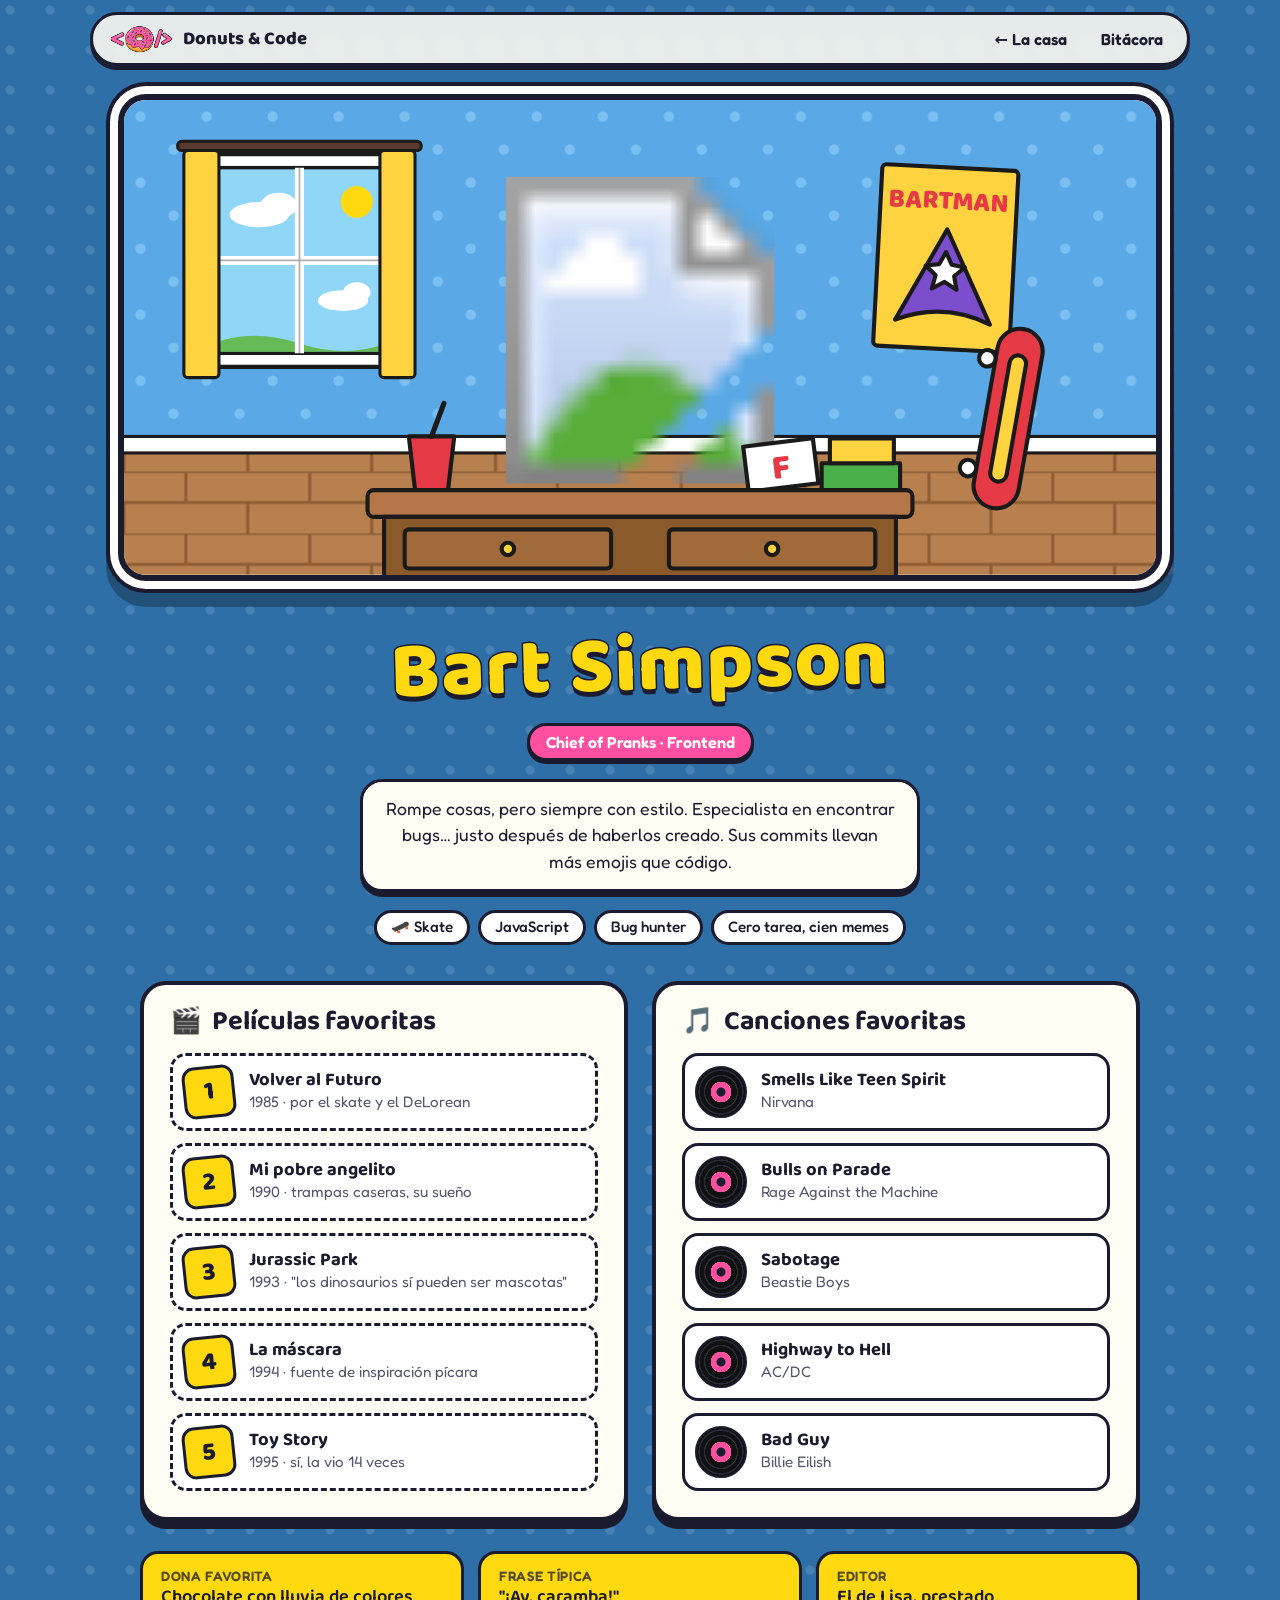
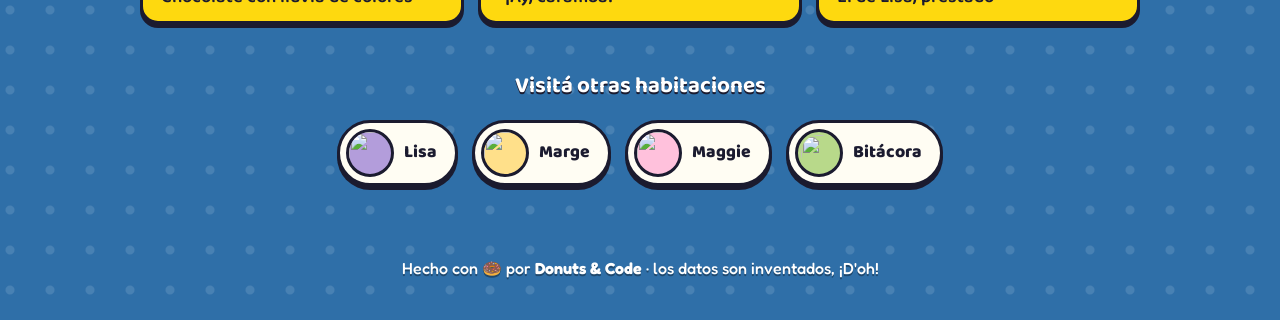
==== bart.html @ 2dd9fdf6 "Update character assets and page links Replaced the old SVG family portraits with PNG assets stored " ====
<!doctype html>
<html lang="es">
<head>
  <meta charset="utf-8">
  <meta name="viewport" content="width=device-width, initial-scale=1">
  <title>Bart · Donuts &amp; Code</title>
  <meta name="description" content="La habitación de Bart: sus películas y canciones favoritas.">
  <link rel="icon" href="assets/logo.png">
  <link rel="preconnect" href="https://fonts.googleapis.com">
  <link rel="preconnect" href="https://fonts.gstatic.com" crossorigin>
  <link href="https://fonts.googleapis.com/css2?family=Baloo+2:wght@500;600;800&family=Fredoka:wght@400;500;600&display=swap" rel="stylesheet">
  <link rel="stylesheet" href="css/base.css">
  <link rel="stylesheet" href="css/room.css">
</head>
<body class="room bart">

  <header class="topbar">
    <a class="brand" href="index.html"><img src="assets/logo.png" alt=""><span>Donuts &amp; Code</span></a>
    <nav aria-label="Principal">
      <a href="index.html#casa">← La casa</a>
      <a href="bitacora.html">Bitácora</a>
    </nav>
  </header>

  <main class="room-main">

    <div class="stage-frame">
      <svg class="stage" viewBox="0 0 1000 460" preserveAspectRatio="xMidYMid slice" role="img" aria-label="La habitación de Bart, con su escritorio, un skate y un póster de Bartman">
        <defs>
          <pattern id="wall" width="64" height="64" patternUnits="userSpaceOnUse">
            <rect width="64" height="64" fill="#5aa9e6"/>
            <circle cx="16" cy="16" r="5" fill="#7cc0f2"/><circle cx="48" cy="48" r="5" fill="#7cc0f2"/>
          </pattern>
          <pattern id="floor" width="120" height="60" patternUnits="userSpaceOnUse">
            <rect width="120" height="60" fill="#b8804f"/>
            <path d="M0 0H120M0 30H120M60 0V30M0 30V60M120 30V60" stroke="#8f5c34" stroke-width="3" fill="none"/>
          </pattern>
        </defs>

        <!-- pared y piso -->
        <rect width="1000" height="340" fill="url(#wall)"/>
        <rect y="340" width="1000" height="120" fill="url(#floor)"/>
        <rect x="-4" y="326" width="1008" height="16" fill="#fff" stroke="#1a1a1a" stroke-width="3"/>

        <!-- ventana con cortinas -->
        <image href="assets/room-window.svg" x="70" y="50" width="200" height="211"/>
        <rect x="52" y="40" width="236" height="9" rx="4" fill="#5a3a2e" stroke="#1a1a1a" stroke-width="3"/>
        <rect x="58" y="49" width="34" height="220" rx="4" fill="#ffd23f" stroke="#1a1a1a" stroke-width="3"/>
        <rect x="248" y="49" width="34" height="220" rx="4" fill="#ffd23f" stroke="#1a1a1a" stroke-width="3"/>

        <!-- poster de Bartman -->
        <g transform="translate(735 62) rotate(3)" stroke="#1a1a1a" stroke-width="4" stroke-linejoin="round">
          <rect width="132" height="176" rx="4" fill="#ffd23f"/>
          <path d="M20 150 L66 60 L112 150 Q66 130 20 150Z" fill="#7c4dcc"/>
          <text x="66" y="40" text-anchor="middle" font-size="26" font-weight="800" fill="#e63946" stroke="none">BARTMAN</text>
          <path d="M66 82 l6 12 13 2 -10 9 3 13 -12 -7 -12 7 3 -13 -10 -9 13 -2z" fill="#fff"/>
        </g>

        <!-- skate apoyado -->
        <g transform="translate(872 222) rotate(10)" stroke="#1a1a1a" stroke-width="4">
          <rect x="-22" y="0" width="44" height="176" rx="22" fill="#e63946"/>
          <rect x="-8" y="26" width="16" height="124" rx="8" fill="#ffd23f"/>
          <circle cx="-30" cy="34" r="8" fill="#fff"/><circle cx="-30" cy="142" r="8" fill="#fff"/>
        </g>

        <!-- Bart -->
        <image class="char" href="assets/bart.svg" x="370" y="54" width="260" height="338"/>

        <!-- escritorio -->
        <g stroke="#1a1a1a" stroke-width="4" stroke-linejoin="round">
          <!-- vaso Squishee -->
          <path d="M276 326 h44 l-6 52 h-32 z" fill="#e63946"/>
          <path d="M298 326 l12 -32" stroke-width="5" fill="none" stroke-linecap="round"/>
          <!-- libros -->
          <rect x="676" y="352" width="76" height="26" fill="#4bb04a"/>
          <rect x="684" y="328" width="62" height="24" fill="#ffd23f"/>
          <!-- boletin con F -->
          <g transform="translate(600 336) rotate(-7)">
            <rect width="68" height="44" fill="#fff"/>
            <text x="34" y="35" text-anchor="middle" font-size="34" font-weight="800" fill="#e63946" stroke="none">F</text>
          </g>
          <rect x="236" y="378" width="528" height="26" rx="6" fill="#b5764a"/>
          <rect x="252" y="404" width="496" height="60" fill="#8b5a2b"/>
          <rect x="272" y="416" width="200" height="38" rx="4" fill="#a06a3a"/>
          <rect x="528" y="416" width="200" height="38" rx="4" fill="#a06a3a"/>
          <circle cx="372" cy="435" r="6" fill="#ffd23f"/><circle cx="628" cy="435" r="6" fill="#ffd23f"/>
        </g>
      </svg>
    </div>

    <section class="profile" aria-labelledby="nombre">
      <div class="who">
        <h1 id="nombre" class="simpsons-title">Bart Simpson</h1>
        <p class="role">Chief of Pranks · Frontend</p>
        <p class="bio">Rompe cosas, pero siempre con estilo. Especialista en encontrar bugs… justo después de haberlos creado. Sus commits llevan más emojis que código.</p>
        <ul class="chips" aria-label="Etiquetas">
          <li>🛹 Skate</li><li>JavaScript</li><li>Bug hunter</li><li>Cero tarea, cien memes</li>
        </ul>
      </div>

      <div class="lists">
        <article class="panel movies" aria-labelledby="peli-t">
          <h2 id="peli-t"><span aria-hidden="true">🎬</span> Películas favoritas</h2>
          <ol>
            <li><div><strong>Volver al Futuro</strong><small>1985 · por el skate y el DeLorean</small></div></li>
            <li><div><strong>Mi pobre angelito</strong><small>1990 · trampas caseras, su sueño</small></div></li>
            <li><div><strong>Jurassic Park</strong><small>1993 · "los dinosaurios sí pueden ser mascotas"</small></div></li>
            <li><div><strong>La máscara</strong><small>1994 · fuente de inspiración pícara</small></div></li>
            <li><div><strong>Toy Story</strong><small>1995 · sí, la vio 14 veces</small></div></li>
          </ol>
        </article>

        <article class="panel songs" aria-labelledby="song-t">
          <h2 id="song-t"><span aria-hidden="true">🎵</span> Canciones favoritas</h2>
          <ol>
            <li><div><strong>Smells Like Teen Spirit</strong><small>Nirvana</small></div></li>
            <li><div><strong>Bulls on Parade</strong><small>Rage Against the Machine</small></div></li>
            <li><div><strong>Sabotage</strong><small>Beastie Boys</small></div></li>
            <li><div><strong>Highway to Hell</strong><small>AC/DC</small></div></li>
            <li><div><strong>Bad Guy</strong><small>Billie Eilish</small></div></li>
          </ol>
        </article>
      </div>

      <dl class="facts">
        <div><dt>Dona favorita</dt><dd>Chocolate con lluvia de colores</dd></div>
        <div><dt>Frase típica</dt><dd>"¡Ay, caramba!"</dd></div>
        <div><dt>Editor</dt><dd>El de Lisa, prestado</dd></div>
      </dl>
    </section>

    <nav class="visit" aria-label="Otras habitaciones">
      <h2>Visitá otras habitaciones</h2>
      <ul>
        <li><a href="lisa.html"><img class="avatar lisa" src="../Frontend-Grupo-16/assets/img/lisa.png" alt="">Lisa</a></li>
        <li><a href="marge.html"><img class="avatar marge" src="../Frontend-Grupo-16/assets/img/marge.png" alt="">Marge</a></li>
        <li><a href="maggie.html"><img class="avatar maggie" src="../Frontend-Grupo-16/assets/img/maggie.png" alt="">Maggie</a></li>
        <li><a href="bitacora.html"><img class="avatar plant-icon" src="../Frontend-Grupo-16/assets/img/tower.svg" alt="">Bitácora</a></li>
      </ul>

    </nav>
  </main>

  <footer class="room-foot"><p>Hecho con 🍩 por <strong>Donuts &amp; Code</strong> · los datos son inventados, ¡D'oh!</p></footer>
</body>
</html>
---- css/base.css ----
/* ===== Donuts & Code · base compartida ===== */
@view-transition { navigation: auto; }

:root {
  --yellow: #fed90f;
  --pink: #ff4fa0;
  --pink-dark: #d92f7f;
  --sky: #70d1f4;
  --ink: #1b1b2f;
  --paper: #fffdf3;
  --brown: #7a4a2a;
  --font-title: "Baloo 2", "Comic Sans MS", "Trebuchet MS", system-ui, sans-serif;
  --font-body: "Fredoka", "Trebuchet MS", system-ui, sans-serif;
}

*, *::before, *::after { box-sizing: border-box; }

html { scroll-behavior: smooth; }

body {
  margin: 0;
  font-family: var(--font-body);
  color: var(--ink);
  background: var(--sky);
  line-height: 1.5;
  -webkit-font-smoothing: antialiased;
}

img { max-width: 100%; display: block; }
a { color: inherit; }

:focus-visible {
  outline: 4px solid var(--pink);
  outline-offset: 3px;
  border-radius: 6px;
}

/* ---------- barra superior ---------- */
.topbar {
  position: fixed;
  inset: 12px 12px auto 12px;
  z-index: 50;
  display: flex;
  align-items: center;
  justify-content: space-between;
  gap: 12px;
  max-width: 1100px;
  margin: 0 auto;
  padding: 6px 10px 6px 14px;
  background: rgba(255, 253, 243, .88);
  backdrop-filter: blur(8px);
  border: 3px solid var(--ink);
  border-radius: 999px;
  box-shadow: 0 4px 0 var(--ink);
}

.brand {
  display: flex;
  align-items: center;
  gap: 8px;
  text-decoration: none;
  font-family: var(--font-title);
  font-weight: 800;
  font-size: 1.15rem;
  line-height: 1;
}
.brand img { height: 34px; width: auto; }

.topbar nav { display: flex; gap: 6px; }
.topbar nav a {
  text-decoration: none;
  font-weight: 600;
  padding: 6px 14px;
  border-radius: 999px;
  transition: background .2s, transform .2s;
}
.topbar nav a:hover { background: var(--yellow); transform: translateY(-1px); }
.topbar nav a[aria-current="page"] { background: var(--pink); color: #fff; }

@media (max-width: 520px) {
  .brand span { display: none; }
  .topbar nav a { padding: 6px 10px; font-size: .95rem; }
}

/* ---------- texto tipo Los Simpsons ---------- */
.simpsons-title {
  font-family: var(--font-title);
  font-weight: 800;
  color: var(--yellow);
  -webkit-text-stroke: 3px var(--ink);
  paint-order: stroke fill;
  text-shadow: 0 5px 0 var(--ink);
  letter-spacing: .01em;
  line-height: 1;
}

.pill {
  display: inline-block;
  padding: 4px 14px;
  border: 3px solid var(--ink);
  border-radius: 999px;
  background: var(--yellow);
  font-weight: 600;
  box-shadow: 0 3px 0 var(--ink);
}

/* transicion entre paginas (ventana -> habitacion) */
::view-transition-group(*) {
  animation-duration: .7s;
  animation-timing-function: cubic-bezier(.65, 0, .25, 1);
}
::view-transition-old(root), ::view-transition-new(root) { animation-duration: .45s; }

@media (prefers-reduced-motion: reduce) {
  html { scroll-behavior: auto; }
  *, *::before, *::after {
    animation-duration: .001s !important;
    animation-iteration-count: 1 !important;
    transition-duration: .001s !important;
  }
  @view-transition { navigation: none; }
}
---- css/room.css ----
/* ===== Habitaciones / perfiles ===== */

.room {
  --wall: #5aa9e6;
  --wall-dark: #2f6fa8;
  background:
    radial-gradient(circle at 25% 25%, rgba(255, 255, 255, .12) 4px, transparent 5px) 0 0 / 40px 40px,
    var(--wall-dark);
  min-height: 100svh;
}
.room.bart   { --wall: #5aa9e6; --wall-dark: #2f6fa8; }
.room.lisa   { --wall: #b39ddb; --wall-dark: #6a4fa3; }
.room.marge  { --wall: #ffe08a; --wall-dark: #c9902a; }
.room.maggie { --wall: #ffc1dc; --wall-dark: #d76aa0; }

.room-main { max-width: 1100px; margin: 0 auto; padding: 84px 16px 40px; }

/* ---------- el cuarto ---------- */
.stage-frame {
  overflow: hidden;
  border: 6px solid var(--ink);
  border-radius: 28px;
  background: #fff;
  box-shadow: 0 0 0 8px #fff, 0 0 0 12px var(--ink), 0 14px 0 12px rgba(0, 0, 0, .28);
  margin: 10px 12px 0;
}
.bart   .stage-frame { view-transition-name: room-bart; }
.lisa   .stage-frame { view-transition-name: room-lisa; }
.marge  .stage-frame { view-transition-name: room-marge; }
.maggie .stage-frame { view-transition-name: room-maggie; }

.stage {
  display: block;
  width: 100%;
  height: auto;
  aspect-ratio: 1000 / 460;
  font-family: var(--font-title);
}
@media (max-width: 640px) {
  .stage { aspect-ratio: 4 / 3.6; }
}

.stage .char {
  transform-box: fill-box;
  transform-origin: 50% 100%;
  animation: idle 3.6s ease-in-out infinite;
}
@keyframes idle { 50% { transform: translateY(-6px) rotate(-.8deg); } }

.stage .swing {
  transform-box: fill-box;
  transform-origin: 50% 0;
  animation: swing 4s ease-in-out infinite alternate;
}
@keyframes swing { from { transform: rotate(-4deg); } to { transform: rotate(4deg); } }

/* sin View Transitions: entramos con un zoom */
@supports not (view-transition-name: none) {
  .stage-frame { animation: zoom-in .6s cubic-bezier(.2, .8, .2, 1) both; }
}
@keyframes zoom-in { from { transform: scale(.7); opacity: 0; } }

/* ---------- perfil ---------- */
.profile { max-width: 1000px; margin: 46px auto 0; }

.who { text-align: center; }
.who h1 {
  margin: 0;
  font-size: clamp(2.6rem, 9vw, 5rem);
  transform: rotate(-1.5deg);
}
.who .role {
  display: inline-block;
  margin: 16px 0 0;
  padding: 4px 16px;
  background: var(--pink);
  color: #fff;
  font-weight: 600;
  border: 3px solid var(--ink);
  border-radius: 999px;
  box-shadow: 0 3px 0 var(--ink);
}
.who .bio {
  max-width: 56ch;
  margin: 18px auto 0;
  padding: 14px 22px;
  background: var(--paper);
  border: 3px solid var(--ink);
  border-radius: 22px;
  box-shadow: 0 5px 0 var(--ink);
  font-size: 1.1rem;
}

.chips {
  display: flex;
  flex-wrap: wrap;
  justify-content: center;
  gap: 8px;
  margin: 18px 0 0;
  padding: 0;
  list-style: none;
}
.chips li {
  padding: 3px 14px;
  background: #fff;
  border: 3px solid var(--ink);
  border-radius: 999px;
  font-weight: 500;
  font-size: .95rem;
}

/* ---------- listas ---------- */
.lists {
  display: grid;
  grid-template-columns: 1fr 1fr;
  gap: 24px;
  margin-top: 36px;
}
@media (max-width: 760px) { .lists { grid-template-columns: 1fr; } }

.panel {
  padding: 22px clamp(16px, 3vw, 26px) 26px;
  background: var(--paper);
  border: 4px solid var(--ink);
  border-radius: 26px;
  box-shadow: 0 8px 0 var(--ink);
}
.panel h2 {
  display: flex;
  align-items: center;
  gap: 10px;
  margin: 0 0 16px;
  font-family: var(--font-title);
  font-size: 1.7rem;
  line-height: 1.1;
}
.panel h2 span { font-size: 1.6rem; }

.panel ol {
  list-style: none;
  margin: 0;
  padding: 0;
  display: grid;
  gap: 12px;
  counter-reset: n;
}
.panel li {
  counter-increment: n;
  display: grid;
  grid-template-columns: 52px 1fr;
  align-items: center;
  gap: 14px;
  padding: 10px 14px 10px 10px;
  background: #fff;
  border-radius: 16px;
  transition: transform .2s;
}
.panel li:hover { transform: translateX(6px) rotate(-.6deg); }
.panel li strong { display: block; font-family: var(--font-title); font-size: 1.15rem; line-height: 1.2; }
.panel li small { display: block; color: #55556e; font-size: .95rem; }

/* peliculas: entradas de cine */
.movies li { border: 3px dashed var(--ink); }
.movies li::before {
  content: counter(n);
  display: grid;
  place-items: center;
  width: 52px;
  height: 52px;
  background: var(--yellow);
  border: 3px solid var(--ink);
  border-radius: 12px;
  font-family: var(--font-title);
  font-weight: 800;
  font-size: 1.6rem;
  transform: rotate(-6deg);
}

/* canciones: discos de vinilo */
.songs li { border: 3px solid var(--ink); }
.songs li::before {
  content: "";
  width: 52px;
  height: 52px;
  border-radius: 50%;
  background:
    radial-gradient(circle, var(--ink) 0 4px, transparent 5px),
    radial-gradient(circle, var(--pink) 0 30%, #111 31% 46%, #2b2b3d 47% 50%, #111 51% 62%, #2b2b3d 63% 66%, #111 67% 100%);
  border: 2px solid var(--ink);
}
.songs li:hover::before { animation: spin 1.2s linear infinite; }
@keyframes spin { to { transform: rotate(360deg); } }

/* ---------- datos rapidos ---------- */
.facts {
  display: grid;
  grid-template-columns: repeat(auto-fit, minmax(210px, 1fr));
  gap: 14px;
  margin: 30px 0 0;
}
.facts div {
  padding: 12px 18px;
  background: var(--yellow);
  border: 3px solid var(--ink);
  border-radius: 18px;
  box-shadow: 0 4px 0 var(--ink);
}
.facts dt { font-size: .85rem; font-weight: 600; text-transform: uppercase; letter-spacing: .05em; opacity: .75; }
.facts dd { margin: 0; font-family: var(--font-title); font-weight: 600; font-size: 1.15rem; line-height: 1.25; }

/* ---------- visitar otras habitaciones ---------- */
.visit { margin-top: 46px; text-align: center; }
.visit h2 {
  margin: 0 0 16px;
  font-family: var(--font-title);
  font-size: 1.4rem;
  color: #fff;
  text-shadow: 0 2px 0 var(--ink);
}
.visit ul {
  display: flex;
  flex-wrap: wrap;
  justify-content: center;
  gap: 14px;
  margin: 0;
  padding: 0;
  list-style: none;
}
.visit a {
  display: flex;
  align-items: center;
  gap: 10px;
  padding: 6px 18px 6px 6px;
  background: var(--paper);
  border: 3px solid var(--ink);
  border-radius: 999px;
  box-shadow: 0 4px 0 var(--ink);
  text-decoration: none;
  font-family: var(--font-title);
  font-weight: 800;
  font-size: 1.1rem;
  transition: transform .2s, background .2s;
}
.visit a:hover { transform: translateY(-3px); background: var(--yellow); }
.visit .avatar {
  width: 48px;
  height: 48px;
  border-radius: 50%;
  border: 3px solid var(--ink);
  object-fit: cover;
  object-position: 50% 30%;
  background: var(--wall-light, #bfe6fb);
}
.visit .avatar.plant-icon { object-fit: contain; object-position: center; padding: 3px; background: #b8d98a; }
.visit .avatar.bart   { background: #5aa9e6; }
.visit .avatar.lisa   { background: #b39ddb; }
.visit .avatar.marge  { background: #ffe08a; }
.visit .avatar.maggie { background: #ffc1dc; }

.room-foot { text-align: center; color: #fff; padding: 30px 16px 40px; font-weight: 500; text-shadow: 0 2px 0 rgba(0,0,0,.35); }
.room-foot p { margin: 0; }
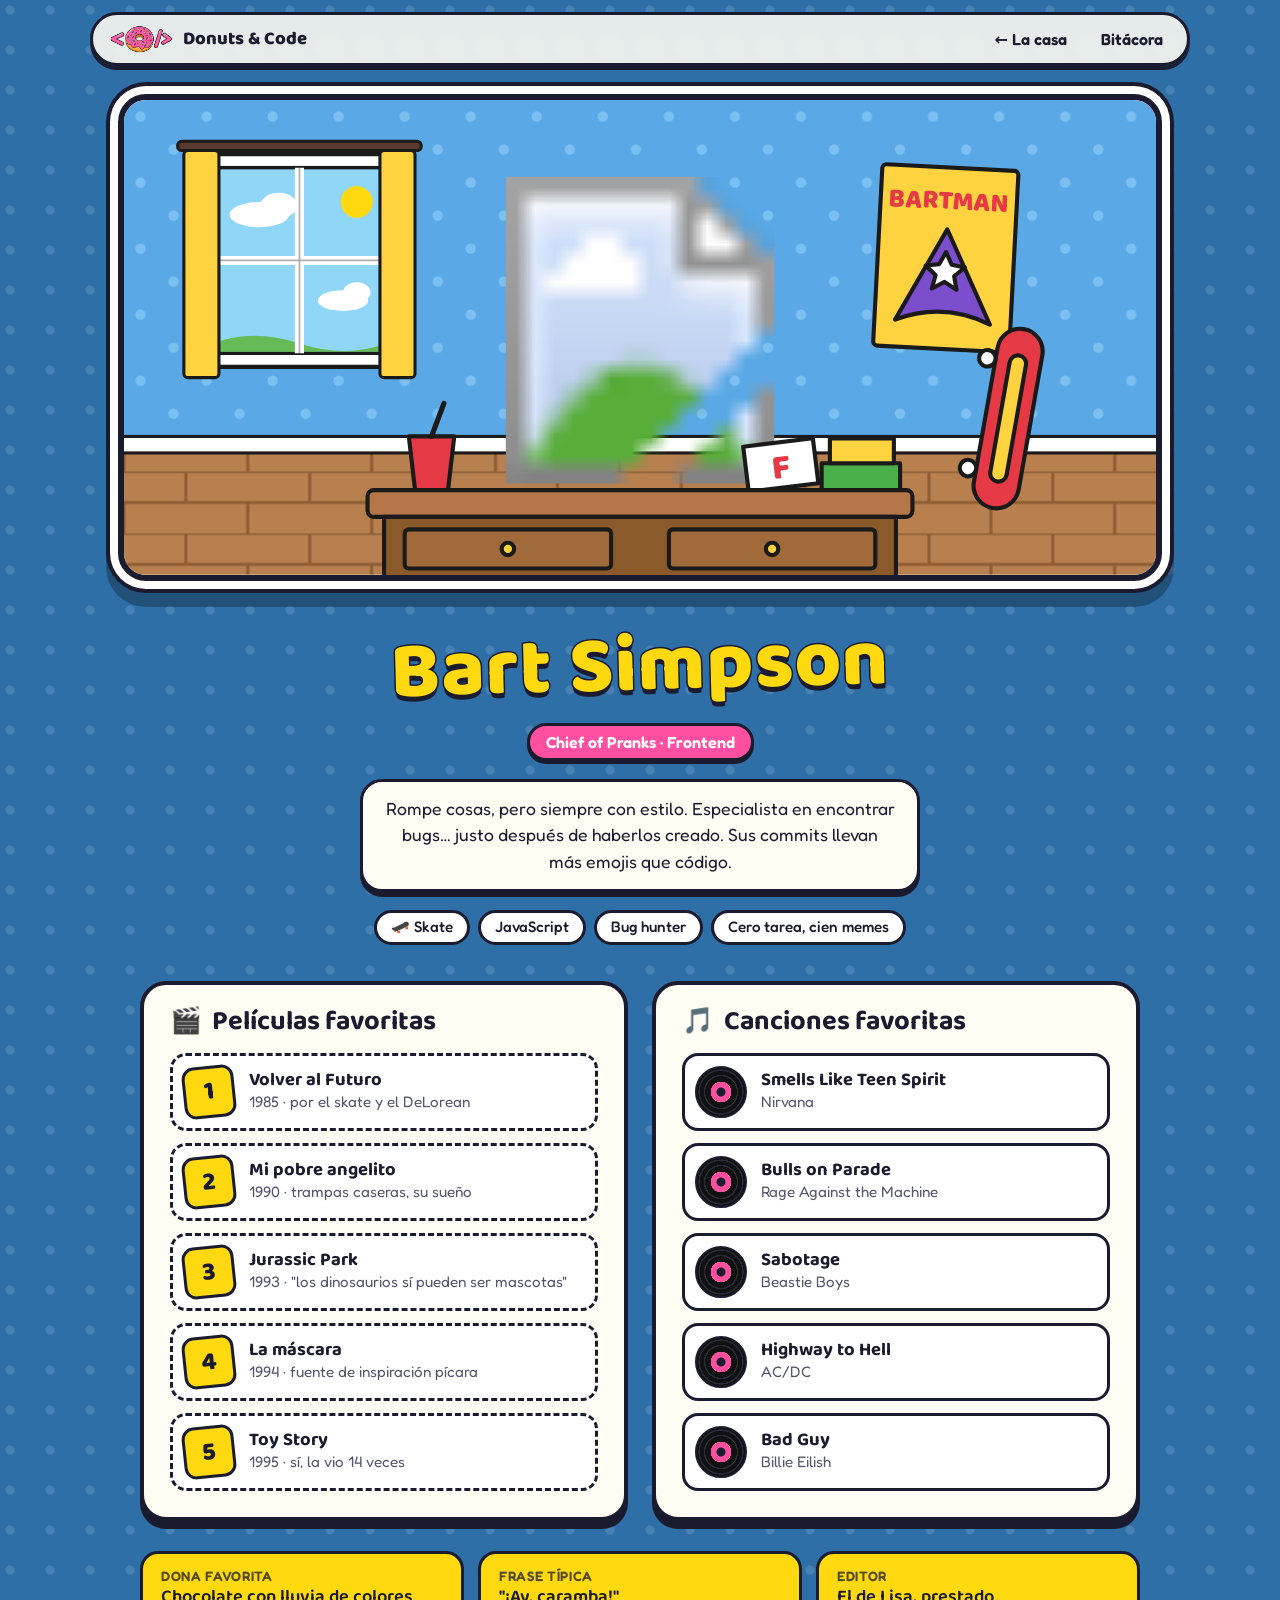
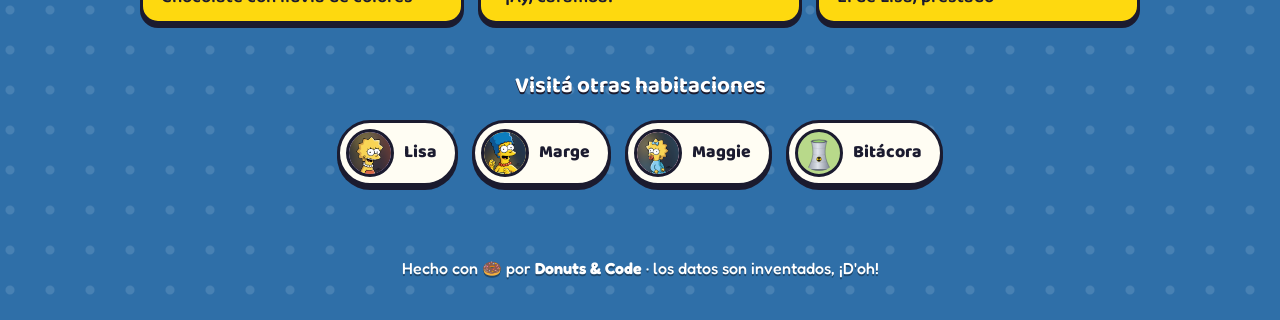
==== commit cfaaf34d: "Fix image paths in HTML pages Update image src attributes to use local relative paths (assets/img/.." ====
--- a/bart.html
+++ b/bart.html
@@ -132,10 +132,10 @@
     <nav class="visit" aria-label="Otras habitaciones">
       <h2>Visitá otras habitaciones</h2>
       <ul>
-        <li><a href="lisa.html"><img class="avatar lisa" src="../Frontend-Grupo-16/assets/img/lisa.png" alt="">Lisa</a></li>
-        <li><a href="marge.html"><img class="avatar marge" src="../Frontend-Grupo-16/assets/img/marge.png" alt="">Marge</a></li>
-        <li><a href="maggie.html"><img class="avatar maggie" src="../Frontend-Grupo-16/assets/img/maggie.png" alt="">Maggie</a></li>
-        <li><a href="bitacora.html"><img class="avatar plant-icon" src="../Frontend-Grupo-16/assets/img/tower.svg" alt="">Bitácora</a></li>
+        <li><a href="lisa.html"><img class="avatar lisa" src="assets/img/lisa.png" alt="">Lisa</a></li>
+        <li><a href="marge.html"><img class="avatar marge" src="assets/img/marge.png" alt="">Marge</a></li>
+        <li><a href="maggie.html"><img class="avatar maggie" src="assets/img/maggie.png" alt="">Maggie</a></li>
+        <li><a href="bitacora.html"><img class="avatar plant-icon" src="assets/img/tower.svg" alt="">Bitácora</a></li>
       </ul>
 
     </nav>
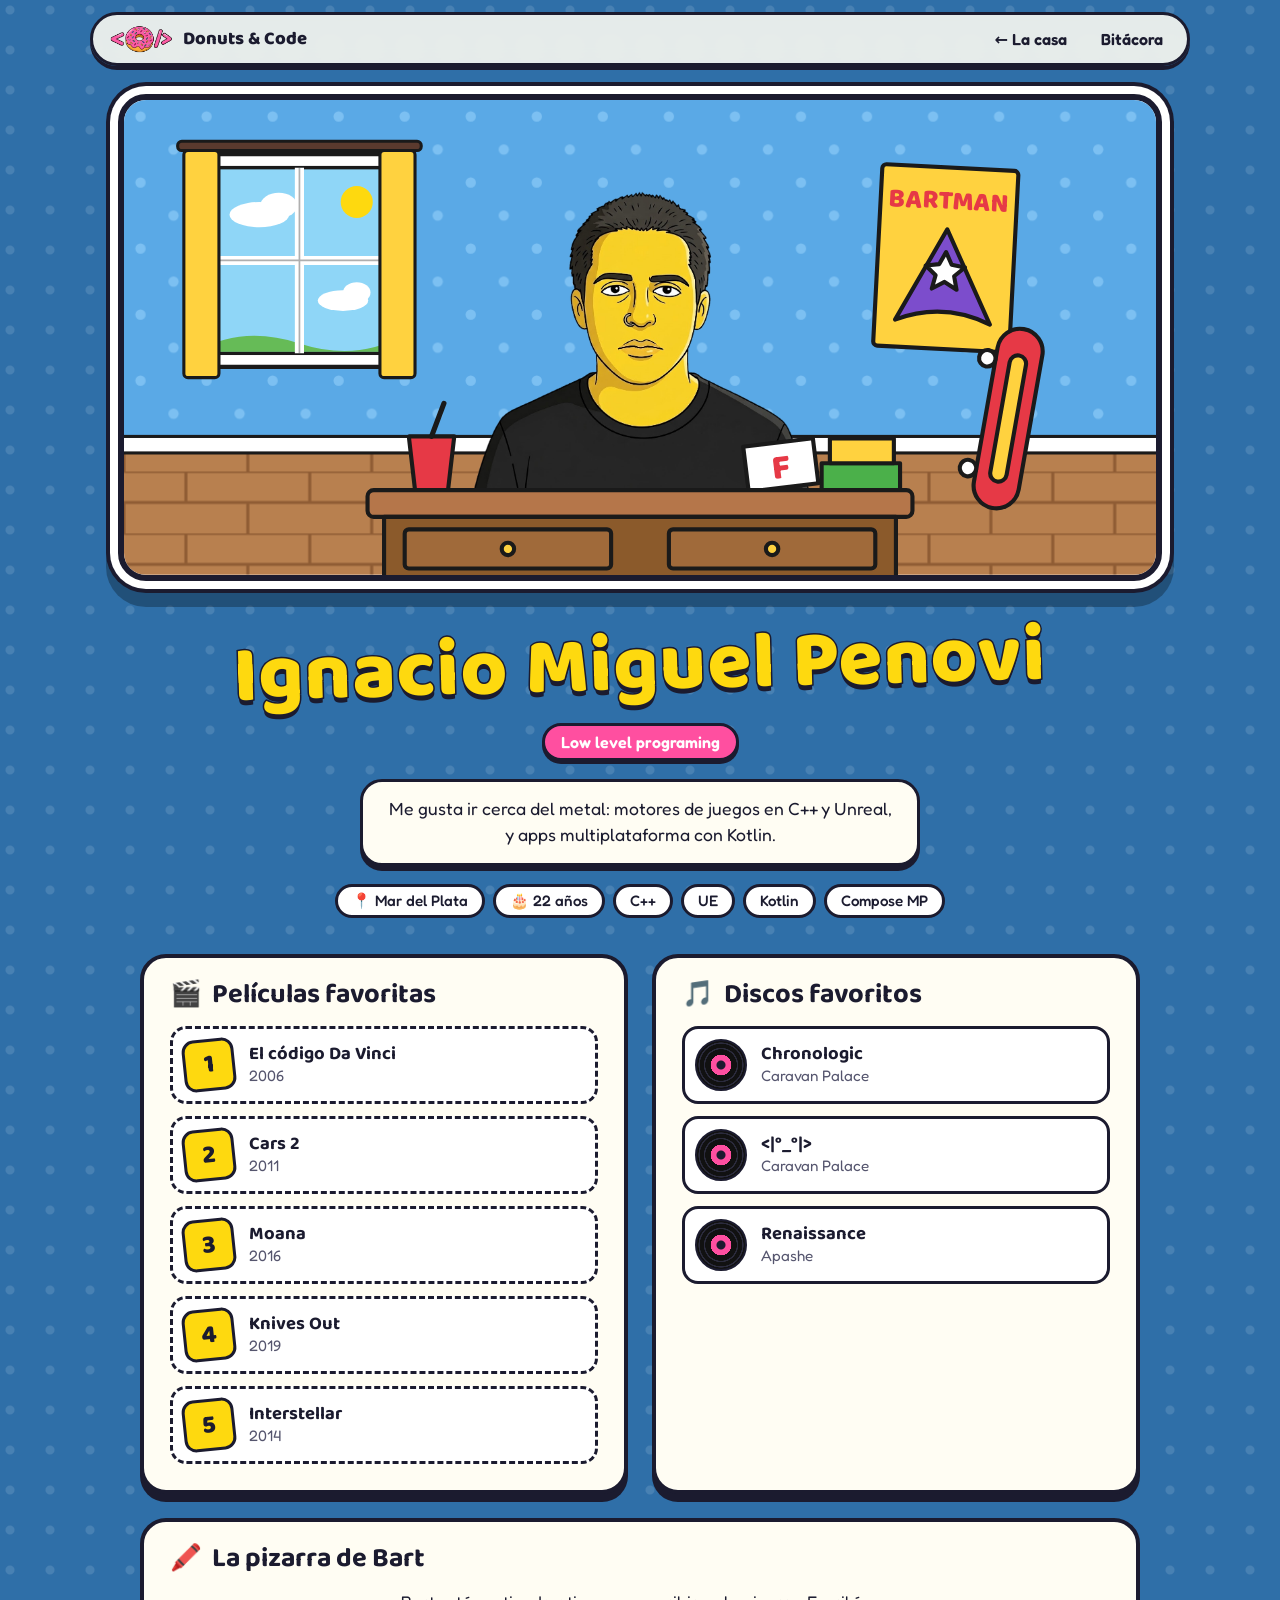
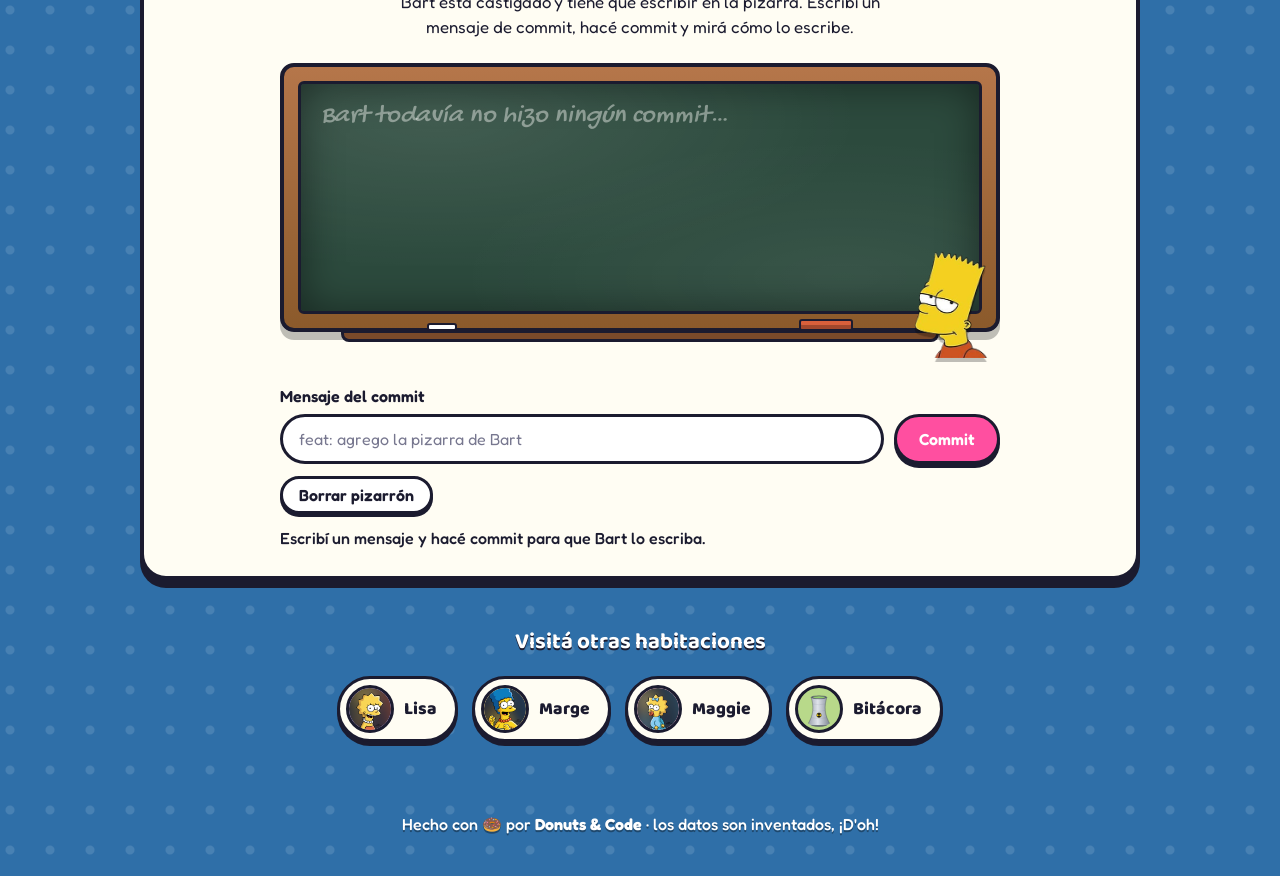
==== commit 203092c6: "Preparación para entregar" ====
--- a/bart.html
+++ b/bart.html
@@ -3,19 +3,20 @@
 <head>
   <meta charset="utf-8">
   <meta name="viewport" content="width=device-width, initial-scale=1">
-  <title>Bart · Donuts &amp; Code</title>
-  <meta name="description" content="La habitación de Bart: sus películas y canciones favoritas.">
-  <link rel="icon" href="assets/logo.png">
+  <title>Ignacio · Donuts &amp; Code</title>
+  <meta name="description" content="La habitación de Ignacio: sus películas y canciones favoritas.">
+  <link rel="icon" href="img/logo.png">
   <link rel="preconnect" href="https://fonts.googleapis.com">
   <link rel="preconnect" href="https://fonts.gstatic.com" crossorigin>
-  <link href="https://fonts.googleapis.com/css2?family=Baloo+2:wght@500;600;800&family=Fredoka:wght@400;500;600&display=swap" rel="stylesheet">
+  <link href="https://fonts.googleapis.com/css2?family=Baloo+2:wght@500;600;800&family=Fredoka:wght@400;500;600&family=Gochi+Hand&display=swap" rel="stylesheet">
   <link rel="stylesheet" href="css/base.css">
   <link rel="stylesheet" href="css/room.css">
+  <link rel="stylesheet" href="css/pizarra.css">
 </head>
 <body class="room bart">
 
   <header class="topbar">
-    <a class="brand" href="index.html"><img src="assets/logo.png" alt=""><span>Donuts &amp; Code</span></a>
+    <a class="brand" href="index.html"><img src="img/logo.png" alt=""><span>Donuts &amp; Code</span></a>
     <nav aria-label="Principal">
       <a href="index.html#casa">← La casa</a>
       <a href="bitacora.html">Bitácora</a>
@@ -25,7 +26,7 @@
   <main class="room-main">
 
     <div class="stage-frame">
-      <svg class="stage" viewBox="0 0 1000 460" preserveAspectRatio="xMidYMid slice" role="img" aria-label="La habitación de Bart, con su escritorio, un skate y un póster de Bartman">
+      <svg class="stage" viewBox="0 0 1000 460" preserveAspectRatio="xMidYMid slice" role="img" aria-label="La habitación de Ignacio, con su escritorio, un skate y un póster de Bartman">
         <defs>
           <pattern id="wall" width="64" height="64" patternUnits="userSpaceOnUse">
             <rect width="64" height="64" fill="#5aa9e6"/>
@@ -43,7 +44,7 @@
         <rect x="-4" y="326" width="1008" height="16" fill="#fff" stroke="#1a1a1a" stroke-width="3"/>
 
         <!-- ventana con cortinas -->
-        <image href="assets/room-window.svg" x="70" y="50" width="200" height="211"/>
+        <image href="img/room-window.svg" x="70" y="50" width="200" height="211"/>
         <rect x="52" y="40" width="236" height="9" rx="4" fill="#5a3a2e" stroke="#1a1a1a" stroke-width="3"/>
         <rect x="58" y="49" width="34" height="220" rx="4" fill="#ffd23f" stroke="#1a1a1a" stroke-width="3"/>
         <rect x="248" y="49" width="34" height="220" rx="4" fill="#ffd23f" stroke="#1a1a1a" stroke-width="3"/>
@@ -63,8 +64,8 @@
           <circle cx="-30" cy="34" r="8" fill="#fff"/><circle cx="-30" cy="142" r="8" fill="#fff"/>
         </g>
 
-        <!-- Bart -->
-        <image class="char" href="assets/bart.svg" x="370" y="54" width="260" height="338"/>
+        <!-- Ignacio -->
+        <image class="char" href="img/avatar-ignacio.png" x="335" y="89" width="330" height="303"/>
 
         <!-- escritorio -->
         <g stroke="#1a1a1a" stroke-width="4" stroke-linejoin="round">
@@ -90,11 +91,11 @@
 
     <section class="profile" aria-labelledby="nombre">
       <div class="who">
-        <h1 id="nombre" class="simpsons-title">Bart Simpson</h1>
-        <p class="role">Chief of Pranks · Frontend</p>
-        <p class="bio">Rompe cosas, pero siempre con estilo. Especialista en encontrar bugs… justo después de haberlos creado. Sus commits llevan más emojis que código.</p>
+        <h1 id="nombre" class="simpsons-title">Ignacio Miguel Penovi</h1>
+        <p class="role">Low level programing</p>
+        <p class="bio">Me gusta ir cerca del metal: motores de juegos en C++ y Unreal, y apps multiplataforma con Kotlin.</p>
         <ul class="chips" aria-label="Etiquetas">
-          <li>🛹 Skate</li><li>JavaScript</li><li>Bug hunter</li><li>Cero tarea, cien memes</li>
+          <li>📍 Mar del Plata</li><li>🎂 22 años</li><li>C++</li><li>UE</li><li>Kotlin</li><li>Compose MP</li>
         </ul>
       </div>
 
@@ -102,45 +103,63 @@
         <article class="panel movies" aria-labelledby="peli-t">
           <h2 id="peli-t"><span aria-hidden="true">🎬</span> Películas favoritas</h2>
           <ol>
-            <li><div><strong>Volver al Futuro</strong><small>1985 · por el skate y el DeLorean</small></div></li>
-            <li><div><strong>Mi pobre angelito</strong><small>1990 · trampas caseras, su sueño</small></div></li>
-            <li><div><strong>Jurassic Park</strong><small>1993 · "los dinosaurios sí pueden ser mascotas"</small></div></li>
-            <li><div><strong>La máscara</strong><small>1994 · fuente de inspiración pícara</small></div></li>
-            <li><div><strong>Toy Story</strong><small>1995 · sí, la vio 14 veces</small></div></li>
+            <li><div><strong>El código Da Vinci</strong><small>2006</small></div></li>
+            <li><div><strong>Cars 2</strong><small>2011</small></div></li>
+            <li><div><strong>Moana</strong><small>2016</small></div></li>
+            <li><div><strong>Knives Out</strong><small>2019</small></div></li>
+            <li><div><strong>Interstellar</strong><small>2014</small></div></li>
           </ol>
         </article>
 
         <article class="panel songs" aria-labelledby="song-t">
-          <h2 id="song-t"><span aria-hidden="true">🎵</span> Canciones favoritas</h2>
+          <h2 id="song-t"><span aria-hidden="true">🎵</span> Discos favoritos</h2>
           <ol>
-            <li><div><strong>Smells Like Teen Spirit</strong><small>Nirvana</small></div></li>
-            <li><div><strong>Bulls on Parade</strong><small>Rage Against the Machine</small></div></li>
-            <li><div><strong>Sabotage</strong><small>Beastie Boys</small></div></li>
-            <li><div><strong>Highway to Hell</strong><small>AC/DC</small></div></li>
-            <li><div><strong>Bad Guy</strong><small>Billie Eilish</small></div></li>
+            <li><div><strong>Chronologic</strong><small>Caravan Palace</small></div></li>
+            <li><div><strong>&lt;|°_°|&gt;</strong><small>Caravan Palace</small></div></li>
+            <li><div><strong>Renaissance</strong><small>Apashe</small></div></li>
           </ol>
         </article>
       </div>
 
-      <dl class="facts">
-        <div><dt>Dona favorita</dt><dd>Chocolate con lluvia de colores</dd></div>
-        <div><dt>Frase típica</dt><dd>"¡Ay, caramba!"</dd></div>
-        <div><dt>Editor</dt><dd>El de Lisa, prestado</dd></div>
-      </dl>
+      <section class="panel pizarra-widget" aria-labelledby="pizarra-t">
+        <h2 id="pizarra-t"><span aria-hidden="true">🖍️</span> La pizarra de Bart</h2>
+        <p class="pizarra-intro">Bart está castigado y tiene que escribir en la pizarra. Escribí un mensaje de commit, hacé commit y mirá cómo lo escribe.</p>
+
+        <div class="pizarra-board">
+          <div class="pizarra-frame">
+            <div class="pizarra-surface" id="pizarraLineas" role="log" aria-label="Pizarrón de Bart" aria-live="polite"></div>
+            <span class="pizarra-tray" aria-hidden="true"></span>
+          </div>
+          <img class="pizarra-bart" src="img/bart-icon.png" alt="Bart escribiendo en el pizarrón">
+        </div>
+
+        <form class="pizarra-form" id="pizarraForm" autocomplete="off">
+          <label for="pizarraInput">Mensaje del commit</label>
+          <div class="pizarra-fila">
+            <input type="text" id="pizarraInput" maxlength="60" placeholder="feat: agrego la pizarra de Bart">
+            <button type="submit" class="pizarra-commit">Commit</button>
+          </div>
+          <button type="button" id="pizarraBorrar" class="pizarra-borrar">Borrar pizarrón</button>
+          <p class="pizarra-msg" id="pizarraMsg" aria-live="polite">Escribí un mensaje y hacé commit para que Bart lo escriba.</p>
+        </form>
+      </section>
     </section>
 
     <nav class="visit" aria-label="Otras habitaciones">
       <h2>Visitá otras habitaciones</h2>
       <ul>
-        <li><a href="lisa.html"><img class="avatar lisa" src="assets/img/lisa.png" alt="">Lisa</a></li>
-        <li><a href="marge.html"><img class="avatar marge" src="assets/img/marge.png" alt="">Marge</a></li>
-        <li><a href="maggie.html"><img class="avatar maggie" src="assets/img/maggie.png" alt="">Maggie</a></li>
-        <li><a href="bitacora.html"><img class="avatar plant-icon" src="assets/img/tower.svg" alt="">Bitácora</a></li>
+        <li><a href="lisa.html"><img class="avatar lisa" src="img/lisa.png" alt="">Lisa</a></li>
+        <li><a href="marge.html"><img class="avatar marge" src="img/marge.png" alt="">Marge</a></li>
+        <li><a href="maggie.html"><img class="avatar maggie" src="img/maggie.png" alt="">Maggie</a></li>
+        <li><a href="bitacora.html"><img class="avatar plant-icon" src="img/tower.svg" alt="">Bitácora</a></li>
       </ul>
-
     </nav>
   </main>
 
   <footer class="room-foot"><p>Hecho con 🍩 por <strong>Donuts &amp; Code</strong> · los datos son inventados, ¡D'oh!</p></footer>
+
+  <script src="js/index.js"></script>
+ <!-- <script src="img/js/pizarra.js"></script> -->
+
 </body>
 </html>
--- a/css/base.css
+++ b/css/base.css
@@ -77,7 +77,7 @@
 .topbar nav a:hover { background: var(--yellow); transform: translateY(-1px); }
 .topbar nav a[aria-current="page"] { background: var(--pink); color: #fff; }
 
-@media (max-width: 520px) {
+@media (max-width: 400px) {
   .brand span { display: none; }
   .topbar nav a { padding: 6px 10px; font-size: .95rem; }
 }
--- a/css/room.css
+++ b/css/room.css
@@ -14,6 +14,11 @@
 .room.maggie { --wall: #ffc1dc; --wall-dark: #d76aa0; }
 
 .room-main { max-width: 1100px; margin: 0 auto; padding: 84px 16px 40px; }
+
+/* laptop / tablet grande: columna un poco mas angosta que en desktop */
+@media (max-width: 1200px) {
+  .room-main { max-width: 920px; }
+}
 
 /* ---------- el cuarto ---------- */
 .stage-frame {
@@ -36,7 +41,7 @@
   aspect-ratio: 1000 / 460;
   font-family: var(--font-title);
 }
-@media (max-width: 640px) {
+@media (max-width: 900px) {
   .stage { aspect-ratio: 4 / 3.6; }
 }
 
@@ -62,6 +67,10 @@
 
 /* ---------- perfil ---------- */
 .profile { max-width: 1000px; margin: 46px auto 0; }
+
+@media (max-width: 1200px) {
+  .profile { max-width: 820px; }
+}
 
 .who { text-align: center; }
 .who h1 {
@@ -116,7 +125,7 @@
   gap: 24px;
   margin-top: 36px;
 }
-@media (max-width: 760px) { .lists { grid-template-columns: 1fr; } }
+@media (max-width: 900px) { .lists { grid-template-columns: 1fr; } }
 
 .panel {
   padding: 22px clamp(16px, 3vw, 26px) 26px;
--- a/css/pizarra.css
+++ b/css/pizarra.css
@@ -0,0 +1,197 @@
+/* ===== La pizarra de Bart (perfil de Ignacio) ===== */
+
+.pizarra-widget { text-align: center; margin-top: 24px; }
+
+.pizarra-intro {
+  max-width: 52ch;
+  margin: 0 auto 22px;
+  font-size: 1.05rem;
+}
+
+/* ---------- pizarron ---------- */
+.pizarra-board {
+  position: relative;
+  max-width: 720px;
+  margin: 0 auto;
+  padding-bottom: 26px;
+}
+
+.pizarra-frame {
+  position: relative;
+  padding: 14px;
+  background: linear-gradient(#b5764a, #8b5a2b);
+  border: 4px solid var(--ink);
+  border-radius: 14px;
+  box-shadow: 0 8px 0 rgba(0, 0, 0, .25);
+}
+
+.pizarra-surface {
+  --lines: 6;
+  position: relative;
+  min-height: calc(var(--lines) * 2.1rem + 32px);
+  padding: 16px 20px;
+  overflow: hidden;
+  text-align: left;
+  color: #f4f7f2;
+  font-family: "Gochi Hand", "Comic Sans MS", "Segoe Print", cursive;
+  font-size: clamp(1.2rem, 3.6vw, 1.65rem);
+  line-height: 2.1rem;
+  background:
+    radial-gradient(ellipse at 20% 15%, rgba(255, 255, 255, .10), transparent 55%),
+    radial-gradient(ellipse at 80% 85%, rgba(255, 255, 255, .06), transparent 50%),
+    #2c4a3d;
+  border: 3px solid var(--ink);
+  border-radius: 6px;
+  box-shadow: inset 0 0 40px rgba(0, 0, 0, .45);
+}
+
+.pizarra-vacia {
+  margin: 0;
+  color: rgba(244, 247, 242, .45);
+  font-style: italic;
+}
+
+.pizarra-line {
+  display: flex;
+  gap: 14px;
+  align-items: baseline;
+  overflow-wrap: anywhere;
+  animation: pizarra-in .25s ease-out;
+}
+.pizarra-hash {
+  flex: none;
+  color: #ffd23f;
+  opacity: .9;
+}
+.pizarra-text { min-width: 0; }
+.pizarra-line.is-typing .pizarra-text::after {
+  content: "";
+  display: inline-block;
+  width: .5ch;
+  height: 1.05em;
+  margin-left: 3px;
+  vertical-align: text-bottom;
+  background: #f4f7f2;
+  animation: pizarra-caret .6s steps(1) infinite;
+}
+@keyframes pizarra-caret { 50% { opacity: 0; } }
+@keyframes pizarra-in { from { opacity: 0; transform: translateY(6px); } }
+
+/* bandeja con tiza y borrador */
+.pizarra-tray {
+  position: absolute;
+  left: 8%;
+  right: 8%;
+  bottom: -14px;
+  height: 12px;
+  background: #7a4a2a;
+  border: 3px solid var(--ink);
+  border-radius: 0 0 8px 8px;
+}
+.pizarra-tray::before {
+  content: "";
+  position: absolute;
+  left: 14%;
+  top: -10px;
+  width: 30px;
+  height: 8px;
+  background: #fff;
+  border: 2px solid var(--ink);
+  border-radius: 3px;
+}
+.pizarra-tray::after {
+  content: "";
+  position: absolute;
+  right: 14%;
+  top: -14px;
+  width: 54px;
+  height: 12px;
+  background: #d9603b;
+  border: 2px solid var(--ink);
+  border-radius: 3px;
+  box-shadow: inset 0 -4px 0 rgba(0, 0, 0, .25);
+}
+
+/* Bart, al costado del pizarron */
+.pizarra-bart {
+  position: absolute;
+  right: -6px;
+  bottom: 0;
+  width: clamp(72px, 16vw, 110px);
+  z-index: 2;
+  transform-origin: 50% 100%;
+  filter: drop-shadow(0 4px 0 rgba(0, 0, 0, .25));
+}
+.pizarra-bart.is-writing { animation: bart-escribe .35s ease-in-out infinite alternate; }
+@keyframes bart-escribe {
+  from { transform: rotate(-5deg) translateX(0); }
+  to   { transform: rotate(3deg) translateX(-8px); }
+}
+
+/* ---------- formulario ---------- */
+.pizarra-form {
+  max-width: 720px;
+  margin: 26px auto 0;
+  text-align: left;
+}
+.pizarra-form label {
+  display: block;
+  margin-bottom: 6px;
+  font-weight: 600;
+}
+.pizarra-fila {
+  display: flex;
+  gap: 10px;
+}
+.pizarra-fila input {
+  flex: 1;
+  min-width: 0;
+  padding: 10px 16px;
+  font: inherit;
+  color: var(--ink);
+  background: #fff;
+  border: 3px solid var(--ink);
+  border-radius: 999px;
+}
+.pizarra-fila input::placeholder { color: #77778f; }
+
+.pizarra-commit, .pizarra-borrar {
+  font-family: var(--font-body);
+  font-weight: 600;
+  font-size: 1rem;
+  color: var(--ink);
+  border: 3px solid var(--ink);
+  border-radius: 999px;
+  cursor: pointer;
+  transition: transform .15s, box-shadow .15s;
+}
+.pizarra-commit {
+  padding: 10px 22px;
+  background: var(--pink);
+  color: #fff;
+  box-shadow: 0 4px 0 var(--ink);
+}
+.pizarra-borrar {
+  margin-top: 12px;
+  padding: 6px 16px;
+  background: #fff;
+  box-shadow: 0 3px 0 var(--ink);
+}
+.pizarra-commit:hover, .pizarra-borrar:hover { transform: translateY(-2px); }
+.pizarra-commit:active, .pizarra-borrar:active { transform: translateY(2px); box-shadow: 0 1px 0 var(--ink); }
+
+.pizarra-msg {
+  margin: 12px 0 0;
+  min-height: 1.5em;
+  font-weight: 500;
+}
+
+@media (max-width: 400px) {
+  .pizarra-fila { flex-direction: column; }
+  .pizarra-commit { align-self: flex-start; }
+  .pizarra-surface { padding: 12px 14px; }
+}
+
+@media (prefers-reduced-motion: reduce) {
+  .pizarra-bart.is-writing { animation: none; }
+}
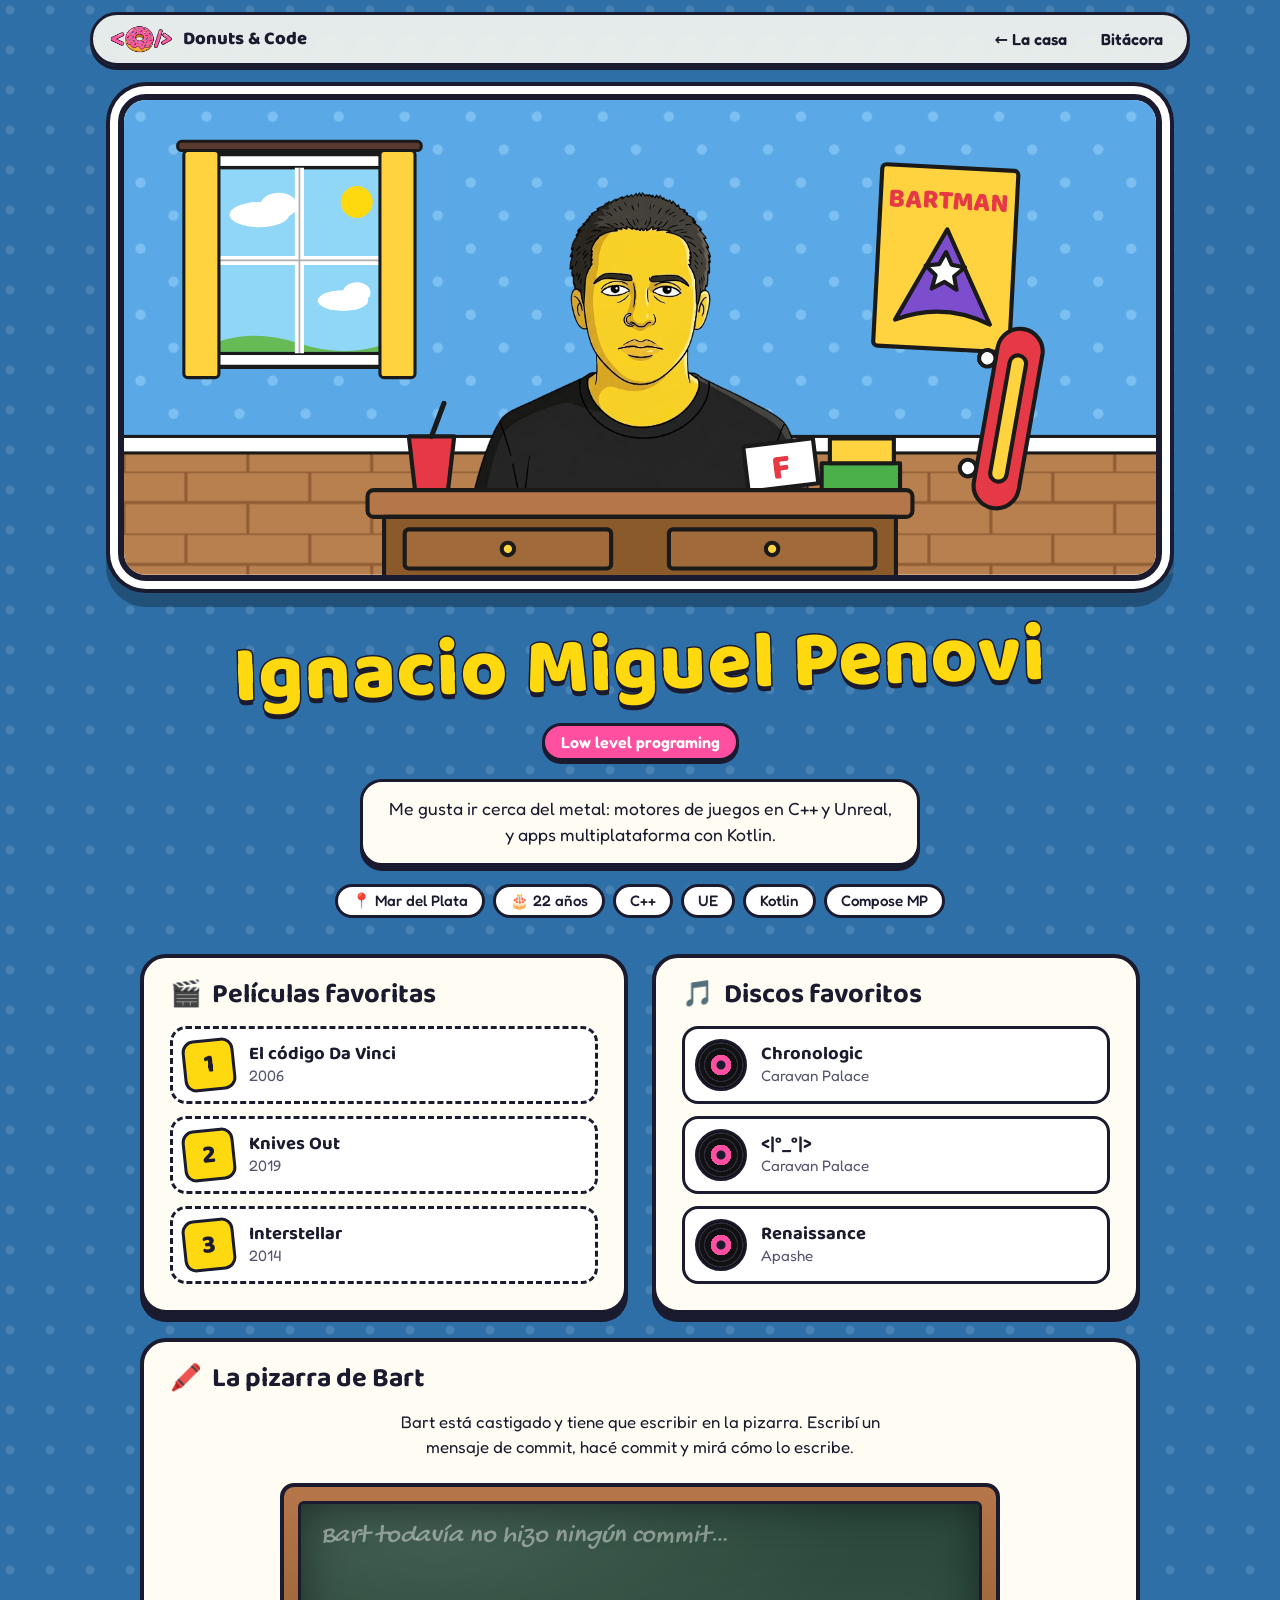
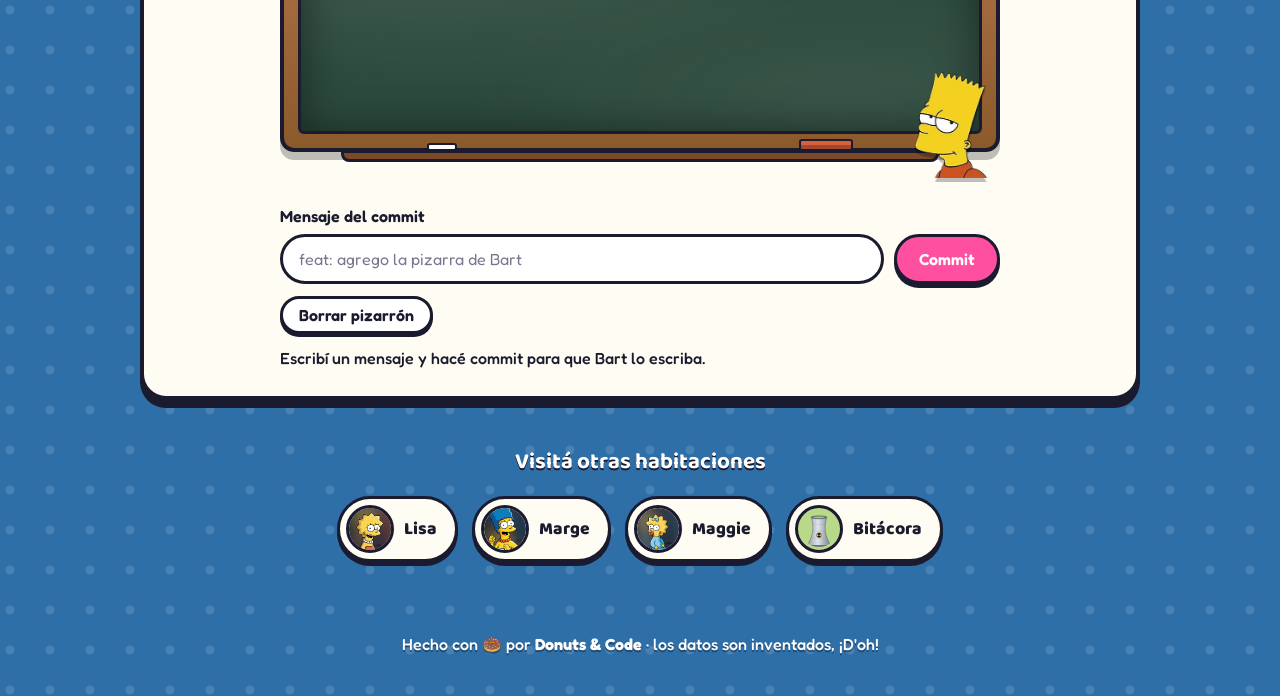
==== commit 286eff93: "update bart" ====
--- a/bart.html
+++ b/bart.html
@@ -104,8 +104,6 @@
           <h2 id="peli-t"><span aria-hidden="true">🎬</span> Películas favoritas</h2>
           <ol>
             <li><div><strong>El código Da Vinci</strong><small>2006</small></div></li>
-            <li><div><strong>Cars 2</strong><small>2011</small></div></li>
-            <li><div><strong>Moana</strong><small>2016</small></div></li>
             <li><div><strong>Knives Out</strong><small>2019</small></div></li>
             <li><div><strong>Interstellar</strong><small>2014</small></div></li>
           </ol>
@@ -148,11 +146,12 @@
     <nav class="visit" aria-label="Otras habitaciones">
       <h2>Visitá otras habitaciones</h2>
       <ul>
+
         <li><a href="lisa.html"><img class="avatar lisa" src="img/lisa.png" alt="">Lisa</a></li>
         <li><a href="marge.html"><img class="avatar marge" src="img/marge.png" alt="">Marge</a></li>
         <li><a href="maggie.html"><img class="avatar maggie" src="img/maggie.png" alt="">Maggie</a></li>
         <li><a href="bitacora.html"><img class="avatar plant-icon" src="img/tower.svg" alt="">Bitácora</a></li>
-      </ul>
+
     </nav>
   </main>
 
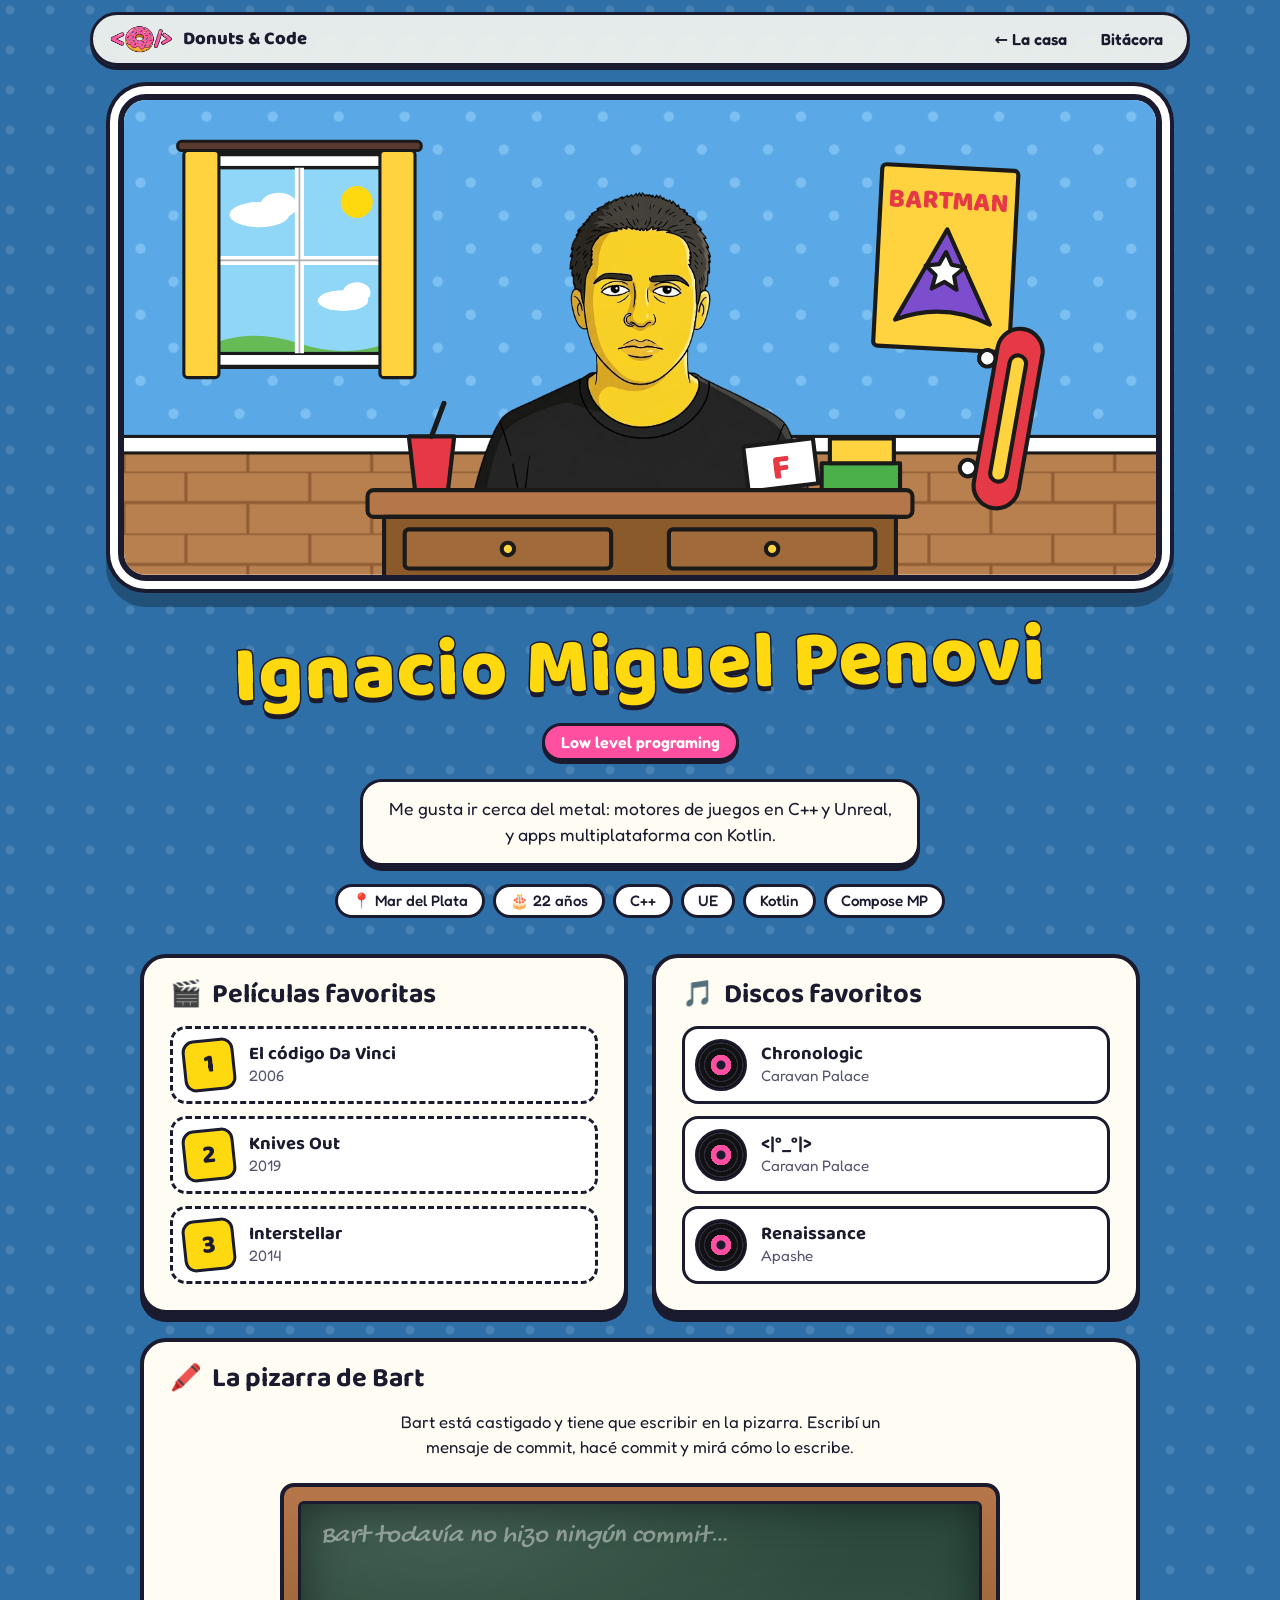
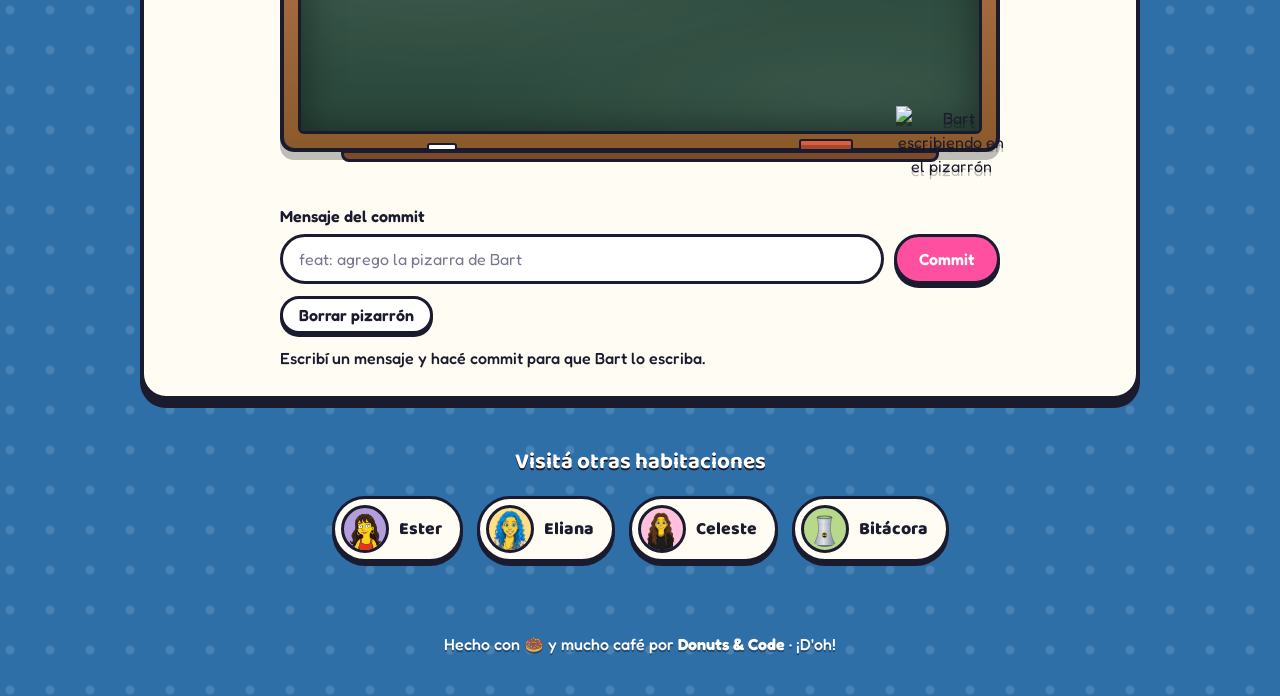
==== commit 1707a3c1: "Actualización de enlaces y avatares en las habitaciones, además de mejoras en el estilo de la secció" ====
--- a/bart.html
+++ b/bart.html
@@ -147,15 +147,15 @@
       <h2>Visitá otras habitaciones</h2>
       <ul>
 
-        <li><a href="lisa.html"><img class="avatar lisa" src="img/lisa.png" alt="">Lisa</a></li>
-        <li><a href="marge.html"><img class="avatar marge" src="img/marge.png" alt="">Marge</a></li>
-        <li><a href="maggie.html"><img class="avatar maggie" src="img/maggie.png" alt="">Maggie</a></li>
+        <li><a href="lisa.html"><img class="avatar lisa" src="img/avatar-ester.png" alt="">Ester</a></li>
+        <li><a href="marge.html"><img class="avatar marge" src="img/avatar-eliana.png" alt="">Eliana</a></li>
+        <li><a href="maggie.html"><img class="avatar maggie" src="img/avatar-celeste.png" alt="">Celeste</a></li>
         <li><a href="bitacora.html"><img class="avatar plant-icon" src="img/tower.svg" alt="">Bitácora</a></li>
 
     </nav>
   </main>
 
-  <footer class="room-foot"><p>Hecho con 🍩 por <strong>Donuts &amp; Code</strong> · los datos son inventados, ¡D'oh!</p></footer>
+  <footer class="room-foot">    <p>Hecho con 🍩 y mucho café por <strong>Donuts &amp; Code</strong> · ¡D'oh!</p> </footer>
 
   <script src="js/index.js"></script>
  <!-- <script src="img/js/pizarra.js"></script> -->
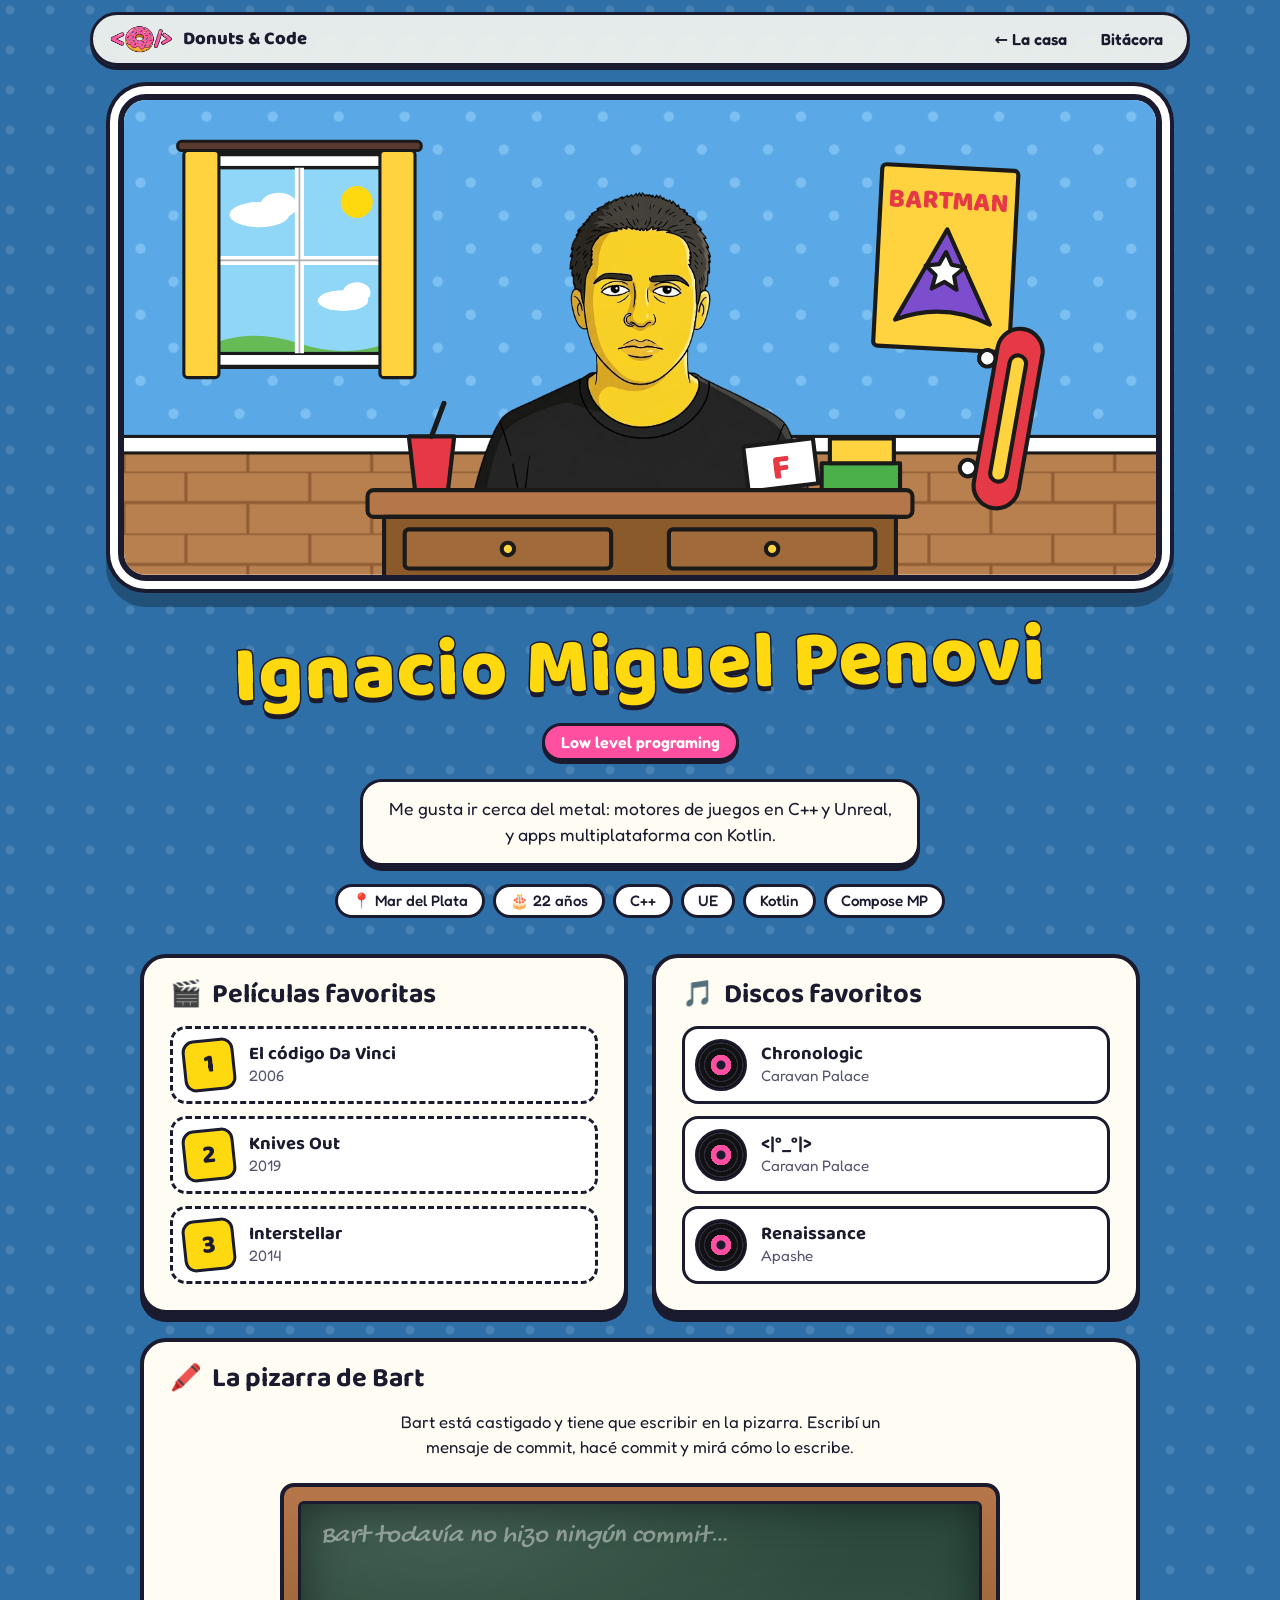
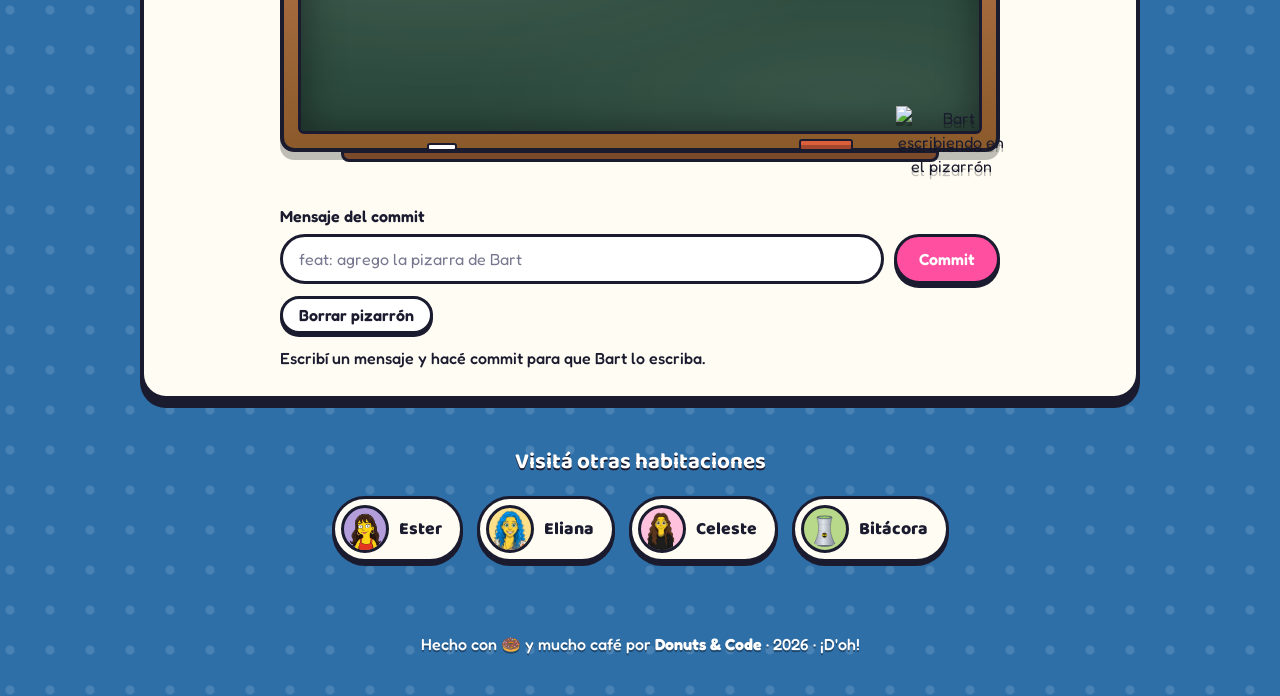
==== commit 23addb14: "Actualización de los pies de página en varias páginas y creación de estilos para el juego de Maggie." ====
--- a/bart.html
+++ b/bart.html
@@ -155,7 +155,9 @@
     </nav>
   </main>
 
-  <footer class="room-foot">    <p>Hecho con 🍩 y mucho café por <strong>Donuts &amp; Code</strong> · ¡D'oh!</p> </footer>
+ <footer class="room-foot">    
+    <p>Hecho con 🍩 y mucho café por <strong>Donuts &amp; Code</strong> ·  2026 · ¡D'oh!</p> 
+ </footer>
 
   <script src="js/index.js"></script>
  <!-- <script src="img/js/pizarra.js"></script> -->
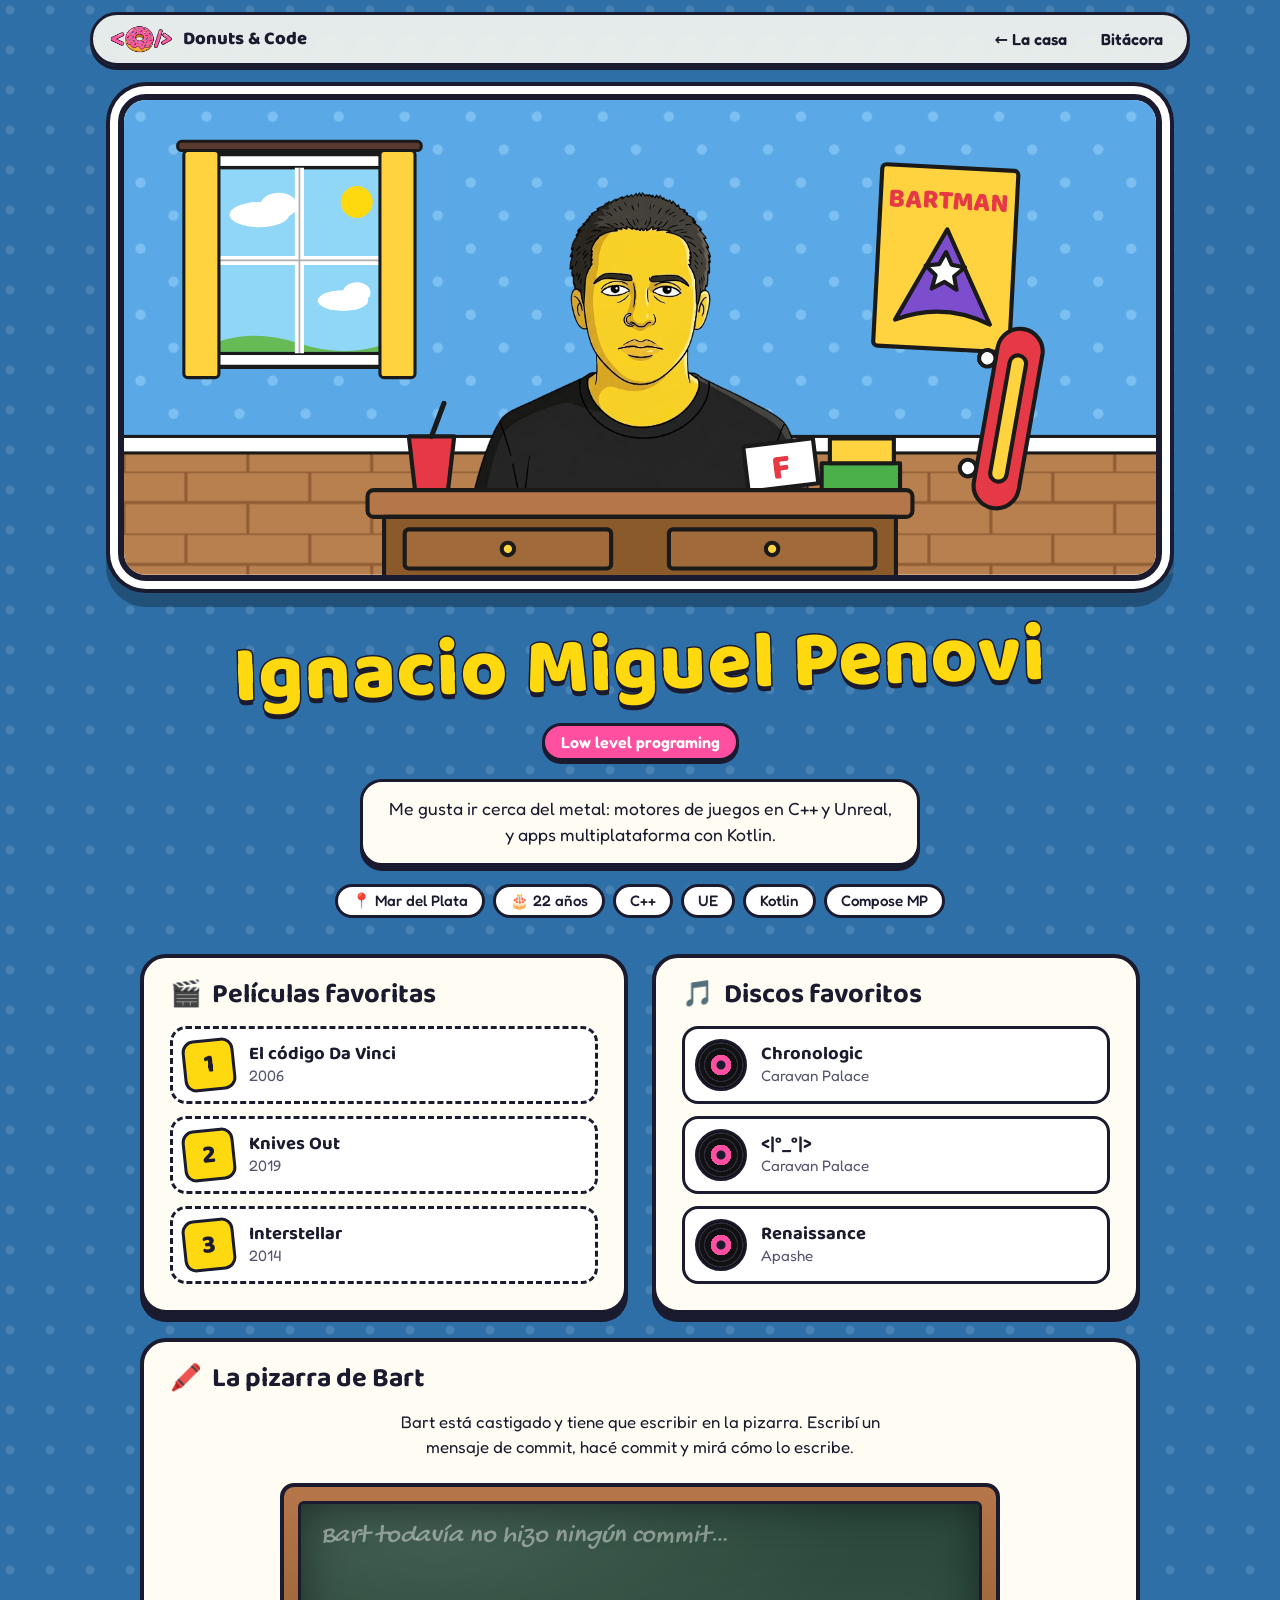
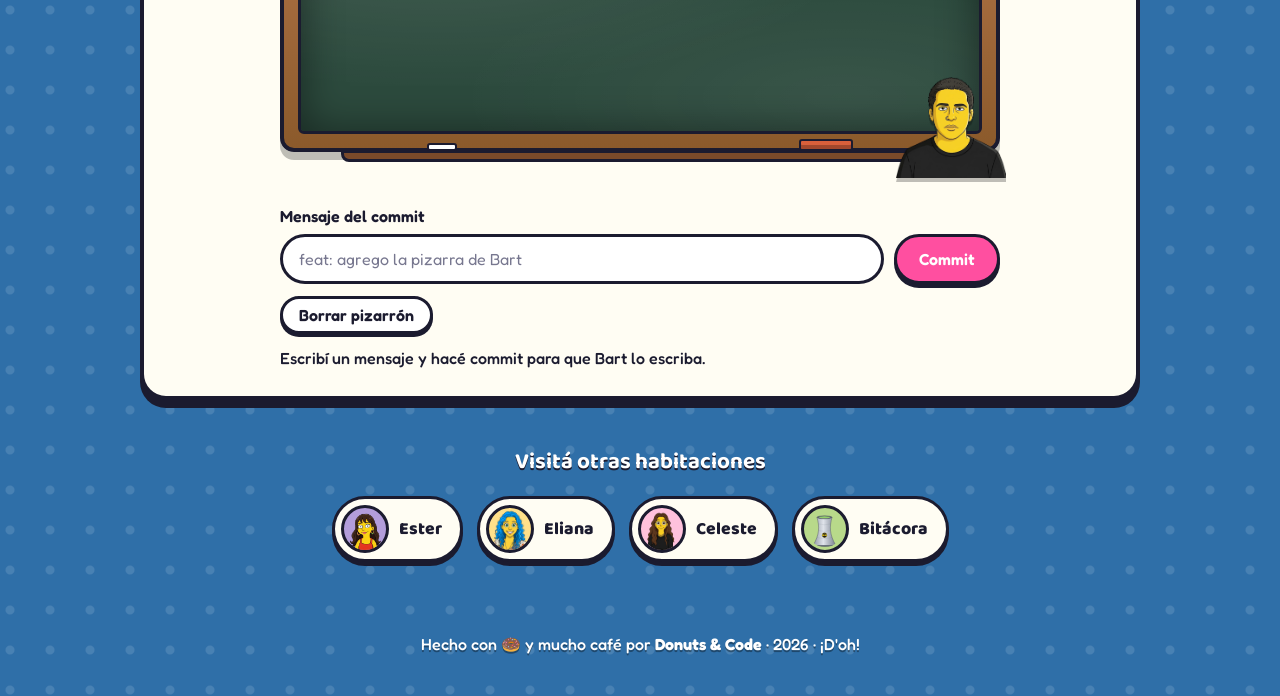
==== commit 83e36f11: "Update readme" ====
--- a/bart.html
+++ b/bart.html
@@ -128,7 +128,7 @@
             <div class="pizarra-surface" id="pizarraLineas" role="log" aria-label="Pizarrón de Bart" aria-live="polite"></div>
             <span class="pizarra-tray" aria-hidden="true"></span>
           </div>
-          <img class="pizarra-bart" src="img/bart-icon.png" alt="Bart escribiendo en el pizarrón">
+          <img class="pizarra-bart" src="img/avatar-ignacio.png" alt="Ignacio escribiendo en el pizarrón">
         </div>
 
         <form class="pizarra-form" id="pizarraForm" autocomplete="off">
